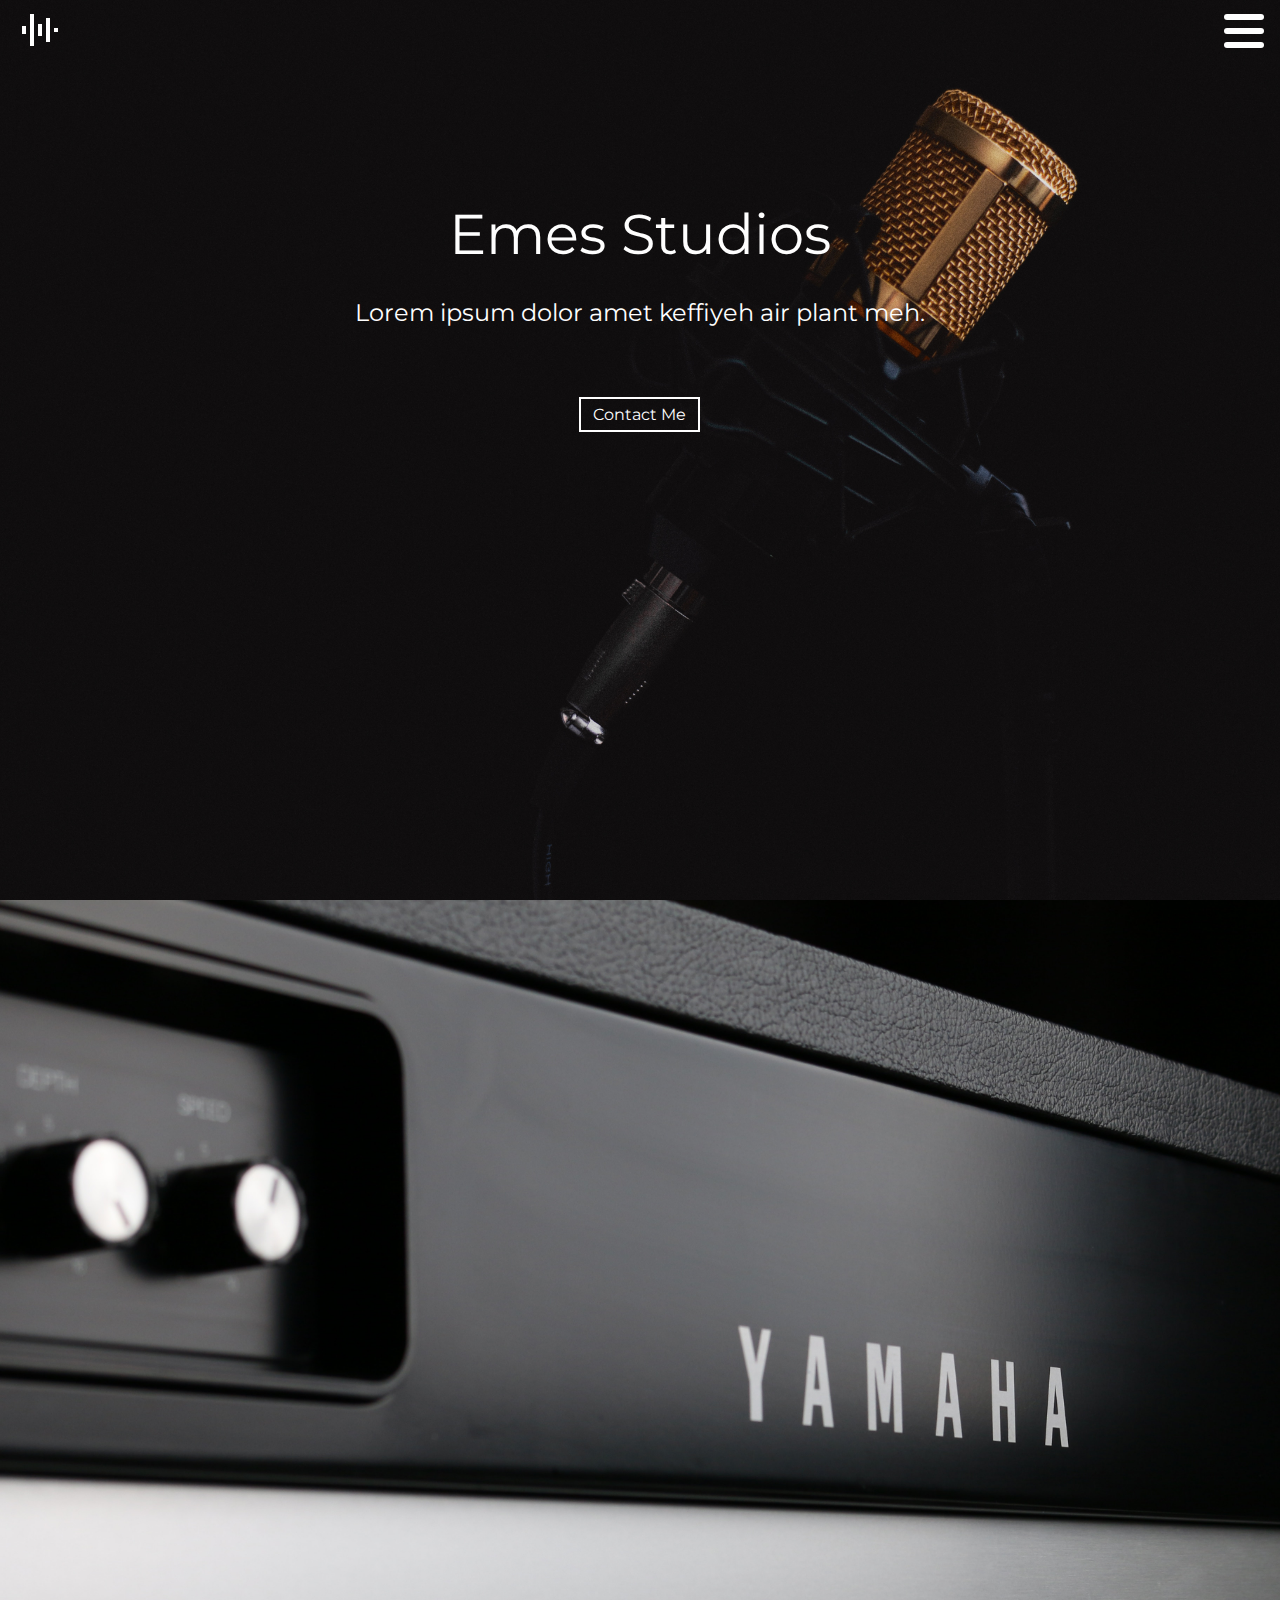
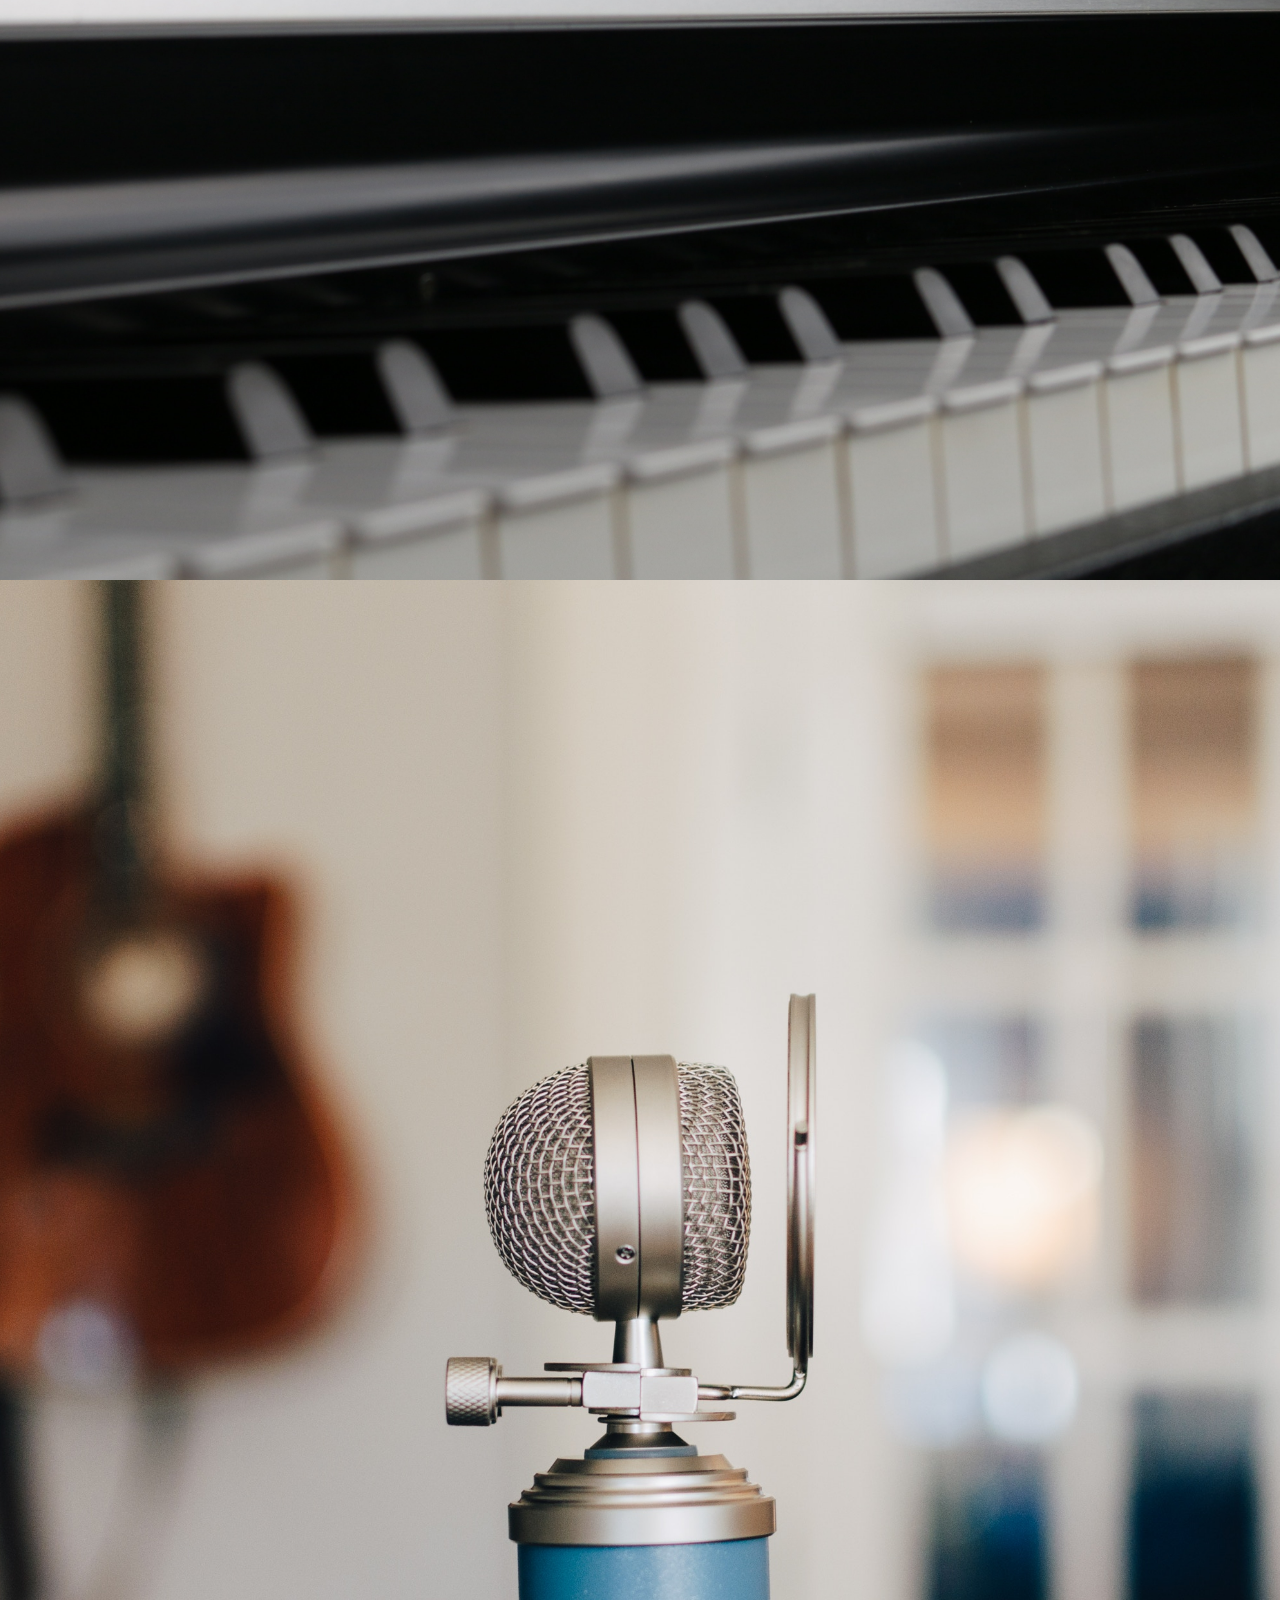
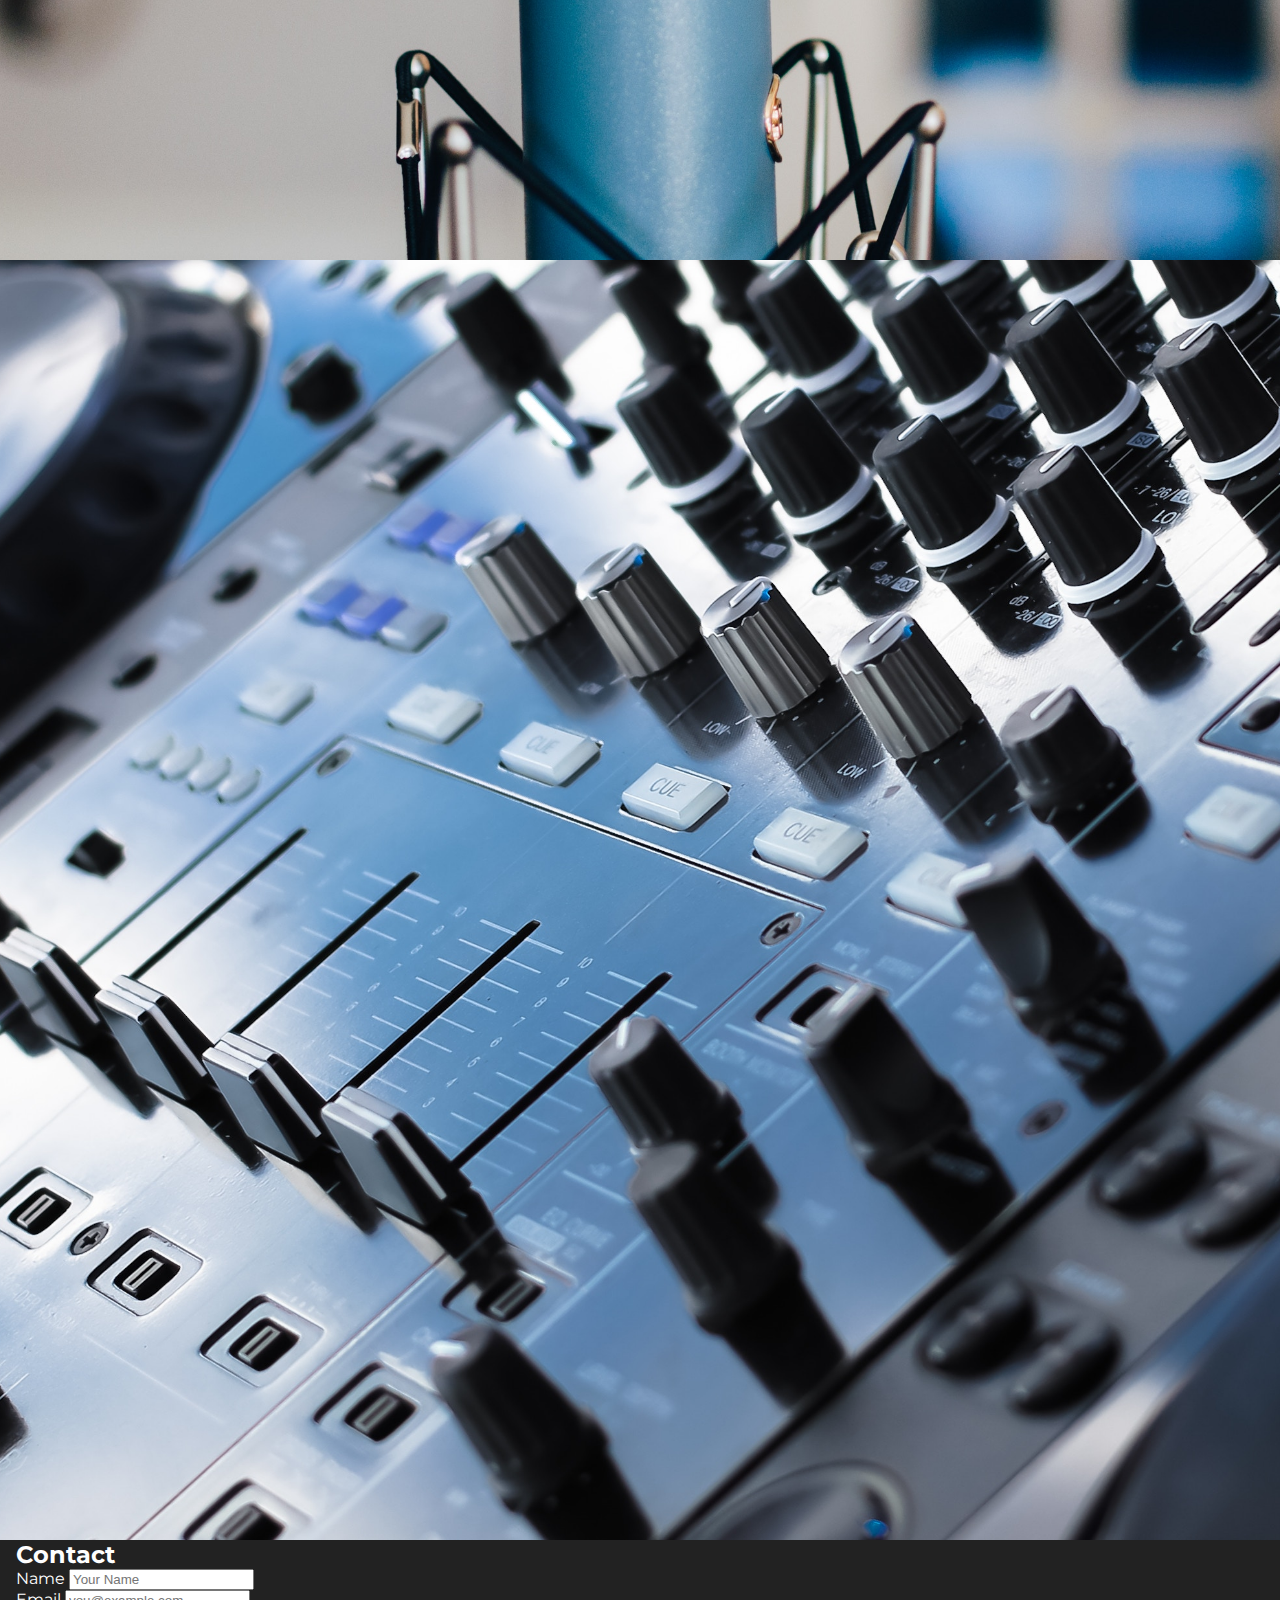
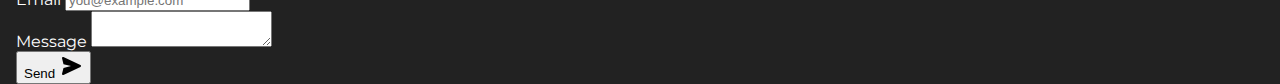
==== index.html @ ee173845 "init" ====
<!DOCTYPE html>
<html lang="en">
<head>
    <meta charset="UTF-8">
    <meta name="viewport" content="width=device-width, initial-scale=1.0">
    <meta http-equiv="X-UA-Compatible" content="ie=edge">
    <title>EMES Studios</title>
    <link href="https://fonts.googleapis.com/css?family=Montserrat" rel="stylesheet">

    <link rel="stylesheet" href="style.css">
</head>
<body>
    <header>
        <a href="/" class="logo"><img src="assets/temp_logo.svg"></a>
        <nav class="hiddenMenu">
            <a href="/">Home</a>
            <a href="bio.html">Bio</a>
            <a href="music.html">Music</a>
            <a href="/#contact">Contact</a>
        </nav>
        <a href="#!" class="hamburger">
            <span></span>
            <span></span>
            <span></span>
        </a>
    </header>
    <main class="splash">
        <h1>Emes Studios</h1>
        <p>Lorem ipsum dolor amet keffiyeh air plant meh.</p>
        <a href="#contact" class="btn">Contact Me</a>
    </main>
    <main class="about">
        <section>
            <div class="img">
            </div>
            <div class="img-overlay">
                <h3>Arrangements</h3>
                <p>Vexillologist tousled banjo, prism distillery brunch iceland kale chips mlkshk cliche keffiyeh. Kitsch PBR&B forage, single-origin coffee gentrify literally la croix umami mlkshk. Marfa intelligentsia paleo locavore cronut, vice tote bag listicle unicorn echo park. Crucifix flannel photo booth kale chips cloud bread authentic master cleanse seitan wolf tattooed artisan sustainable ugh.</p>
            </div>
        </section>
        <section>
            <div class="img">
            </div>
            <div class="img-overlay">
                <h3>Recording</h3>
                <p>Vexillologist tousled banjo, prism distillery brunch iceland kale chips mlkshk cliche keffiyeh. Kitsch PBR&B forage, single-origin coffee gentrify literally la croix umami mlkshk. Marfa intelligentsia paleo locavore cronut, vice tote bag listicle unicorn echo park. Crucifix flannel photo booth kale chips cloud bread authentic master cleanse seitan wolf tattooed artisan sustainable ugh.</p>
            </div>
        </section>
        <section>
            <div class="img">
            </div>
            <div class="img-overlay">
                <h3>Post-Production</h3>
                <p>Vexillologist tousled banjo, prism distillery brunch iceland kale chips mlkshk cliche keffiyeh. Kitsch PBR&B forage, single-origin coffee gentrify literally la croix umami mlkshk. Marfa intelligentsia paleo locavore cronut, vice tote bag listicle unicorn echo park. Crucifix flannel photo booth kale chips cloud bread authentic master cleanse seitan wolf tattooed artisan sustainable ugh.</p>
            </div>
        </section>
    </main>
    <main class="contact" id="contact">
        <h2>Contact</h2>
        <form method="POST" data-netlify="true" name="contact_home">
            <p>
                <label for="name">Name</label>
                <input type="text" name="name" placeholder="Your Name" required="true" />
            </p>

            <p>
                <label for="email">Email</label>
                <input type="email" name="email" placeholder="you@example.com" required="true" />
            </p>
            <p>
                <label for="message">Message</label>
                <textarea name="message" required="true" placeholder="Message goes here">

                </textarea>
            </p>
            
            <div data-netlify-recaptcha="true"></div>

            <button type="submit">Send <img src="/assets/send.svg" alt=""></button>
        </form>
    </main>
<script>
// Navigation Menu:
document.querySelector('.hamburger').addEventListener('click', () => {
    document.querySelector('nav').classList.toggle('hiddenMenu');
    document.querySelector('.hamburger').classList.toggle('exit');
});

// Image Overlays:
// Open Overlays
document.querySelectorAll('.img').forEach(img => {
    img.addEventListener('click', ev => {
        document.querySelectorAll('.img-overlay').forEach(el => el.classList.remove('visibleOverlay'))
        ev.target.nextElementSibling.classList.add('visibleOverlay');
    })
})

// Close Overlays
document.querySelectorAll('.img-overlay').forEach(el => {
    el.addEventListener('click', ev => {
        el.classList.remove('visibleOverlay');
    })
})
</script>
</body>
</html>
---- style.css ----
:root{
  --black: #222;
  --black-overlay: #222222dc;
  --white: #fefefe;
}

/* Global */
p, h1, h2, h3, h4, h5, h6 {
  padding: 0;
  margin: 0;
  box-sizing: border-box
}

main {
  padding: 0 16px;
}

body {
  margin: 0;
  box-sizing: border-box;

  color: var(--white);
  background-color: var(--black);
  font-family: Montserrat, sans-serif;
}


/* Nav */
header {
  position: fixed;
  top: 0;
  z-index: 2;
  width: 100%;
  padding: 6px 16px;
  box-sizing: border-box;
}

header a.logo {
  float: left;
}

header a.logo img {
  height: 48px;
}

header nav {
  position: absolute;
  top: 0;
  left: 0;
  width: 100%;
  padding: 50px 0;

  transition: transform .3s ease-out;
  background-color: var(--white);
}

header nav.hiddenMenu {
  transform: translate(0, -100%);
}

header nav a{
  display: block;
  text-align: center;
  text-decoration: none;

  color: var(--black);
  font-size: 24px;
}

header nav a:not(:last-of-type)::after {
  content: ""; 
  display: block;
  background-color: var(--black);
  width: 75px;
  height: 2px;
  margin: 25px auto;
}

header a.hamburger {
float: right;

position: relative;
z-index: 3;
transition: transform .5s ease-out;
}

header a.hamburger span{
  display: block;
  background-color: var(--white);
  border-radius: 50px;
  height: 6px;
  width: 40px;
  margin: 8px 0;
  transition: transform .5s ease-out, opacity .5s ease-out;
}

header a.hamburger.exit {transform: rotate(-45deg)}
header a.hamburger.exit span:nth-of-type(2){opacity: 0}
header a.hamburger.exit span{background-color: var(--black);}
header a.hamburger.exit span:last-of-type{transform: rotate(90deg) translate(-69%, 0)}

/* Splash Section */
main.splash {
  background-image: url('assets/img/hrayr-movsisyan-244767-unsplash.jpg');
  background-position: center;
  background-size: cover;
  box-sizing: border-box;

  text-align: center;
  height: 100vh;
  transform: scaleX(-1);
}

main.splash * {
  transform: scaleX(-1);
}

main.splash h1 {
  padding-top: 200px;
  font-weight: normal;
  font-size: 56px;
}

main.splash p {
  padding-top: 30px;
  font-size: 24px;
}

main.splash a.btn {
  display: inline-block;
  text-decoration: none;
  color: var(--white);
  padding: 6px 12px;
  margin-top: 70px;
  border: 2px solid var(--white);

  transition: background .2s ease-out;
}

main.splash a.btn:hover {
  background: var(--white);
  color: var(--black);
}

/* About Section */
main.about {
  padding: 0; /* Override global `main` styling */
}

main.about section {
  position: relative;
  overflow-x: hidden;
  width: 100vw;
}

main.about section:first-of-type div.img {background-image: url('assets/img/jaclyn-clark-115848-unsplash.jpg')}
main.about section:nth-of-type(2) div.img {background-image: url('assets/img/kelly-sikkema-216022-unsplash.jpg')}
main.about section:last-of-type div.img {background-image: url('assets/img/imran-creator-1129271-unsplash.jpg')}

main.about section div.img {
  height: 100vw;
  width: 100vw;
  background-size: cover;
  background-position: center;
}

main.about section div.img-overlay {
  position: absolute;
  top: 0;
  bottom: 0;
  left: 0;
  right: 0;
  z-index: 1;

  padding: 0 16px;
  background-color: var(--black-overlay);

  transform: translate(100%, 0);
  transition: transform .5s ease-out;
}

main.about section div.img-overlay h3 {
  font-weight: normal;
  font-size: 24px;
  text-align: center;
  margin: 65px 0;
}

main.about section div.img-overlay.visibleOverlay {
  transform: translate(0, 0);
}
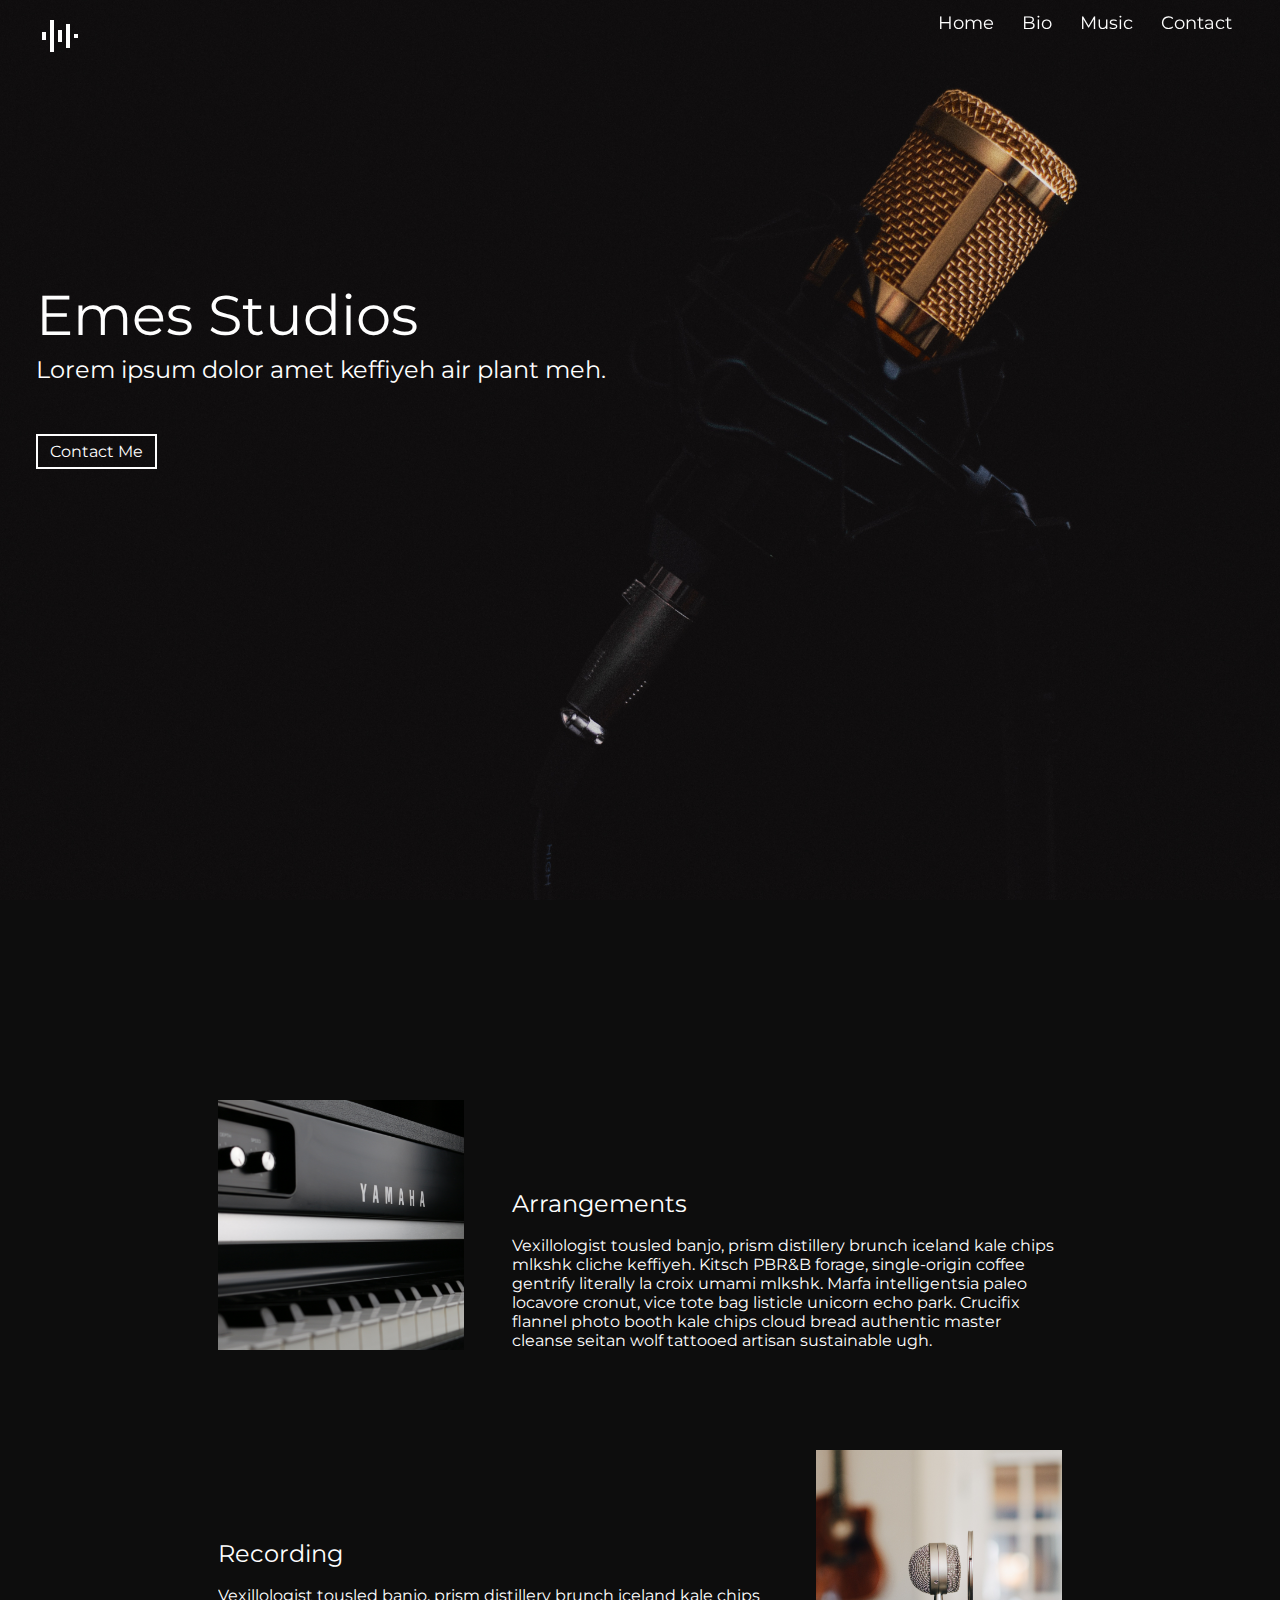
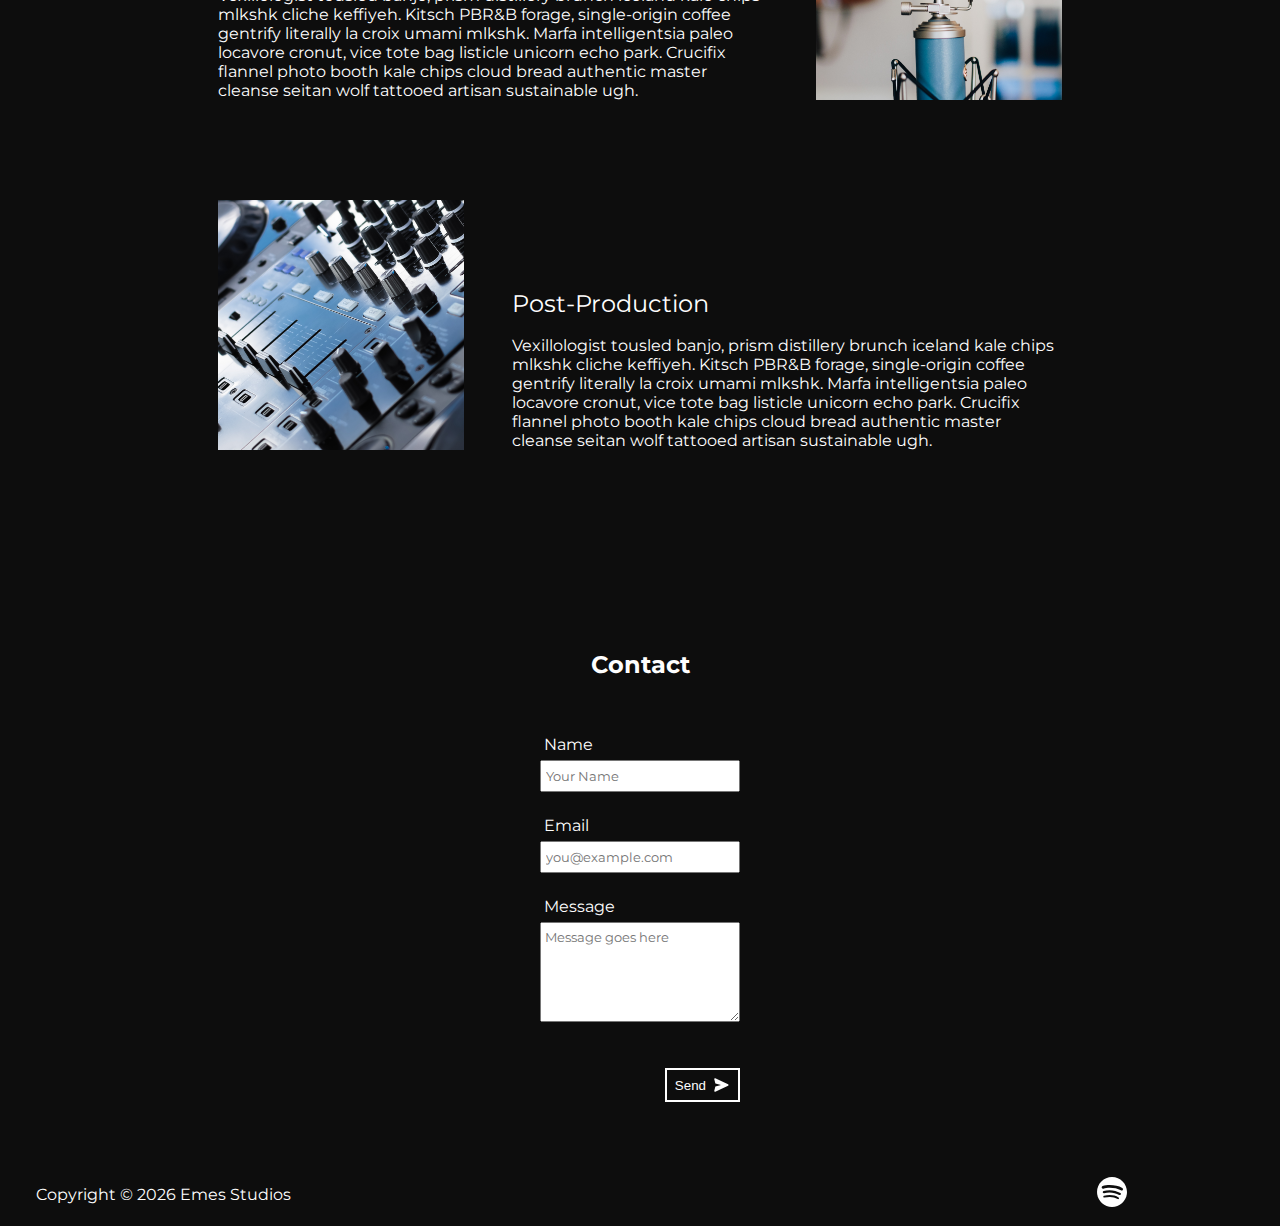
==== commit da93c49e: "75%" ====
--- a/index.html
+++ b/index.html
@@ -5,18 +5,17 @@
     <meta name="viewport" content="width=device-width, initial-scale=1.0">
     <meta http-equiv="X-UA-Compatible" content="ie=edge">
     <title>EMES Studios</title>
-    <link href="https://fonts.googleapis.com/css?family=Montserrat" rel="stylesheet">
-
+    
     <link rel="stylesheet" href="style.css">
 </head>
-<body>
+<body class="home">
     <header>
         <a href="/" class="logo"><img src="assets/temp_logo.svg"></a>
         <nav class="hiddenMenu">
             <a href="/">Home</a>
             <a href="bio.html">Bio</a>
             <a href="music.html">Music</a>
-            <a href="/#contact">Contact</a>
+            <a href="contact.html">Contact</a>
         </nav>
         <a href="#!" class="hamburger">
             <span></span>
@@ -57,7 +56,7 @@
     </main>
     <main class="contact" id="contact">
         <h2>Contact</h2>
-        <form method="POST" data-netlify="true" name="contact_home">
+        <form method="POST" netlify name="contact_home">
             <p>
                 <label for="name">Name</label>
                 <input type="text" name="name" placeholder="Your Name" required="true" />
@@ -69,16 +68,22 @@
             </p>
             <p>
                 <label for="message">Message</label>
-                <textarea name="message" required="true" placeholder="Message goes here">
+                <textarea name="message" required="true" placeholder="Message goes here"></textarea>
+            </p>
 
-                </textarea>
-            </p>
-            
             <div data-netlify-recaptcha="true"></div>
 
             <button type="submit">Send <img src="/assets/send.svg" alt=""></button>
         </form>
     </main>
+    <footer>
+        <div class="social">
+            <a href="#!"><img src="assets/spotify.svg" alt=""></a>
+            <a href="#!"><img src="assets/soundcloud.svg" alt=""></a>
+            <a href="#!"><img src="assets/mail.svg" alt=""></a>
+        </div>
+        <p>Copyright © <span id="year">2019</span> Emes Studios</p>
+    </footer>
 <script>
 // Navigation Menu:
 document.querySelector('.hamburger').addEventListener('click', () => {
@@ -101,6 +106,9 @@
         el.classList.remove('visibleOverlay');
     })
 })
+
+// Copyright year
+document.getElementById('year').innerHTML = new Date().getFullYear();
 </script>
 </body>
 </html>--- a/style.css
+++ b/style.css
@@ -1,7 +1,10 @@
+@import url('https://fonts.googleapis.com/css?family=Montserrat');
+
 :root{
-  --black: #222;
-  --black-overlay: #222222dc;
+  --black: #0d0d0d;
+  --black-overlay: #0d0d0ddc;
   --white: #fefefe;
+  --white-20: #fefefe28;
 }
 
 /* Global */
@@ -15,6 +18,8 @@
   padding: 0 16px;
 }
 
+html{scroll-behavior: smooth}
+
 body {
   margin: 0;
   box-sizing: border-box;
@@ -23,7 +28,6 @@
   background-color: var(--black);
   font-family: Montserrat, sans-serif;
 }
-
 
 /* Nav */
 header {
@@ -101,18 +105,30 @@
 
 /* Splash Section */
 main.splash {
+  position: relative;
+  box-sizing: border-box;  
+  text-align: center;
+  height: 100vh;
+}
+
+main.splash::after, body:not(.home)::after {
+  content: "";
+
   background-image: url('assets/img/hrayr-movsisyan-244767-unsplash.jpg');
   background-position: center;
   background-size: cover;
+
   box-sizing: border-box;
-
-  text-align: center;
   height: 100vh;
+  width: 100%;
   transform: scaleX(-1);
-}
-
-main.splash * {
-  transform: scaleX(-1);
+
+  position: absolute;
+  top: 0;
+  bottom: 0;
+  left: 0;
+  right: 0;
+  z-index: -1;
 }
 
 main.splash h1 {
@@ -138,8 +154,7 @@
 }
 
 main.splash a.btn:hover {
-  background: var(--white);
-  color: var(--black);
+  background: var(--white-20);
 }
 
 /* About Section */
@@ -188,4 +203,315 @@
 
 main.about section div.img-overlay.visibleOverlay {
   transform: translate(0, 0);
+}
+
+/* Contact Section */
+main.contact h2{
+  text-align: center;
+  margin: 65px 0 50px 0;
+}
+
+main.contact form {
+  width: 200px;
+  margin: 0 auto;
+}
+
+main.contact form p {
+  margin: 18px 0;
+}
+
+main.contact label {
+  display: block;
+}
+
+main.contact p > * {
+  width: 100%;
+  box-sizing: border-box;
+  padding: 6px 4px;
+  font-family: Montserrat, sans-serif;
+}
+
+main.contact textarea {
+  height: 100px;
+}
+
+main.contact form button {
+  float: right;
+  border: 2px solid var(--white);
+  background-color: transparent;
+  color: var(--white);
+  padding: 6px 8px;
+  margin-top: 24px;
+  transition: background .2s ease-out;
+
+  display: flex;
+  justify-content: center;
+  align-items: center;
+
+  cursor: pointer;
+}
+
+main.contact form button:hover {
+  background: var(--white-20);
+}
+
+main.contact form button img {
+  width: 18px;
+  margin-left: 6px;
+}
+
+/* Footer */
+footer {
+  padding: 48px 16px 12px 16px;
+  clear: both;
+  text-align: center;
+}
+
+footer .social {
+  display: flex;
+  justify-content: space-between;
+  align-items: center;
+
+  width: 150px;
+  margin: 0 auto;
+}
+
+footer .social img{
+  width: 36px;
+}
+
+footer p {
+  margin-top: 24px;
+}
+
+/* Bio Page */
+body.bio-page div.bio-img {
+  background-image: url('assets/img/tom-pottiger-637086-unsplash.jpg');
+  background-position: center;
+  background-size: cover;
+
+  margin-left: -16px; /* Make image fill screen-width */
+
+  width: 100vw;
+  height: 250px;
+}
+
+body.bio-page h1 {
+  font-weight: normal;
+  text-align: center;
+  margin-top: 24px;
+}
+
+body.bio-page article {
+  margin-top: 36px;
+}
+
+body.bio-page article p {
+  margin: 16px 0;
+}
+
+/* Contact Page */
+body.contact-page h1{
+  margin-top: 100px;
+  text-align: center;
+  font-weight: normal;
+}
+
+body.contact-page p.lead {
+  text-align: center;
+  margin-top: 8px;
+  font-style: italic;
+}
+
+body.contact-page footer p {
+  margin-top: 6px;
+}
+
+/* Mobile-landscape View */
+@media only screen and (orientation: landscape) {
+  /* Splash */
+  main.splash {
+    text-align: left;
+  }
+
+  main.splash h1 {
+    padding-top: 100px;
+  }
+
+  main.splash a.btn {
+    float: left;
+  }
+
+  /* About Section */
+  main.about section div.img{
+    height: 100vh;
+  }
+
+  /* Bio Page */
+  body.bio-page div.bio-img {
+    height: 50vh;
+  }
+}
+
+/* Desktop View*/
+@media only screen and (min-width: 768px) {
+  /* Global */
+  main {
+    padding: 0 36px;
+  }
+
+  /* Header */
+  header {
+    padding: 12px 36px;
+  }
+
+  header nav {
+    position: unset;
+    float: right;
+    width: initial;
+    background-color: transparent;
+    padding: 0;
+    transition: none;
+  }
+
+  header nav a {
+    display: inline-block;
+    color: var(--white);
+    font-size: 18px;
+    padding: 0 12px;
+  }
+
+  header nav a:hover {
+    font-weight: bold;
+  }
+
+  header nav a:not(:last-of-type)::after {
+    display: none;
+  }
+
+  header nav.hiddenMenu {transform: unset}
+
+  header a.hamburger {
+    display: none;
+  }
+
+  /* Splash Section */
+  main.splash {
+    display: flex;
+    justify-content: center;
+    align-items: flex-start;
+    flex-direction: column;
+  }
+
+  main.splash h1 {
+    padding-top: 0;
+  }
+
+  main.splash p {
+    padding-top: 6px;
+  }
+
+  main.splash a.btn {
+    margin: 50px 0 150px 0;
+  }
+
+  /* About Section */
+  main.about {
+    margin: 200px 0;
+  }
+
+  main.about section {
+    position: static;
+    width: 66%;
+    margin: 100px auto;
+
+    display: flex;
+    align-items: flex-end;
+  }
+
+  main.about section:nth-of-type(2) {flex-direction: row-reverse}
+
+  main.about section div.img {
+    height: 250px;
+    width: 250px;
+    margin-right: 48px;
+  }
+
+  main.about section:nth-of-type(2) div.img {margin: 0 0 0 48px}
+
+  main.about section div.img-overlay {
+    width: calc(100% - 250px - 36px);
+    
+    /* Overrides */
+    position: static;
+  
+    padding: 0;
+    background-color: transparent;
+  
+    transform: none;
+    transition: none;
+  }
+
+  main.about section div.img-overlay h3 {
+    text-align: left;
+    margin: 0 0 18px 0;
+  }
+
+  /* Footer */
+  footer {
+    padding: 72px 36px 12px 36px; /* Gutters, and top & bottom padding*/
+
+    display: flex;
+    flex-direction: row-reverse;
+    justify-content: space-between;
+    align-items: center;
+  }
+
+  footer div.social {
+    margin: 0;
+  }
+
+  footer p {margin-top: 0}
+
+  /* Contact Page */
+  body.contact-page, body.bio-page {
+    display: flex;
+    justify-content: center;
+    align-items: center;
+    height: 100vh;
+  }
+
+  body.contact-page footer, body.bio-page footer {
+    box-sizing: border-box;
+    position: absolute;
+    bottom: 12px;
+    width: 100%;
+  }
+
+  /* Bio Page */
+  body.bio-page main.bio{
+    width: 66%;
+    margin: 0 auto;
+  }
+
+  body.bio-page div.bio-img {
+    margin: 0 124px 0 0;
+    width: 45%;
+    height: 70vh;
+    float: left;
+  }
+
+  body.bio-page h1 {
+    padding: 0 0 0 24px;
+    text-align: left;
+  }
+
+  body.bio-page footer {
+    bottom: 0;
+  }
+
+  /* Contact Page */
+  body.contact-page h1 {
+    margin-top: 0;
+  }
 }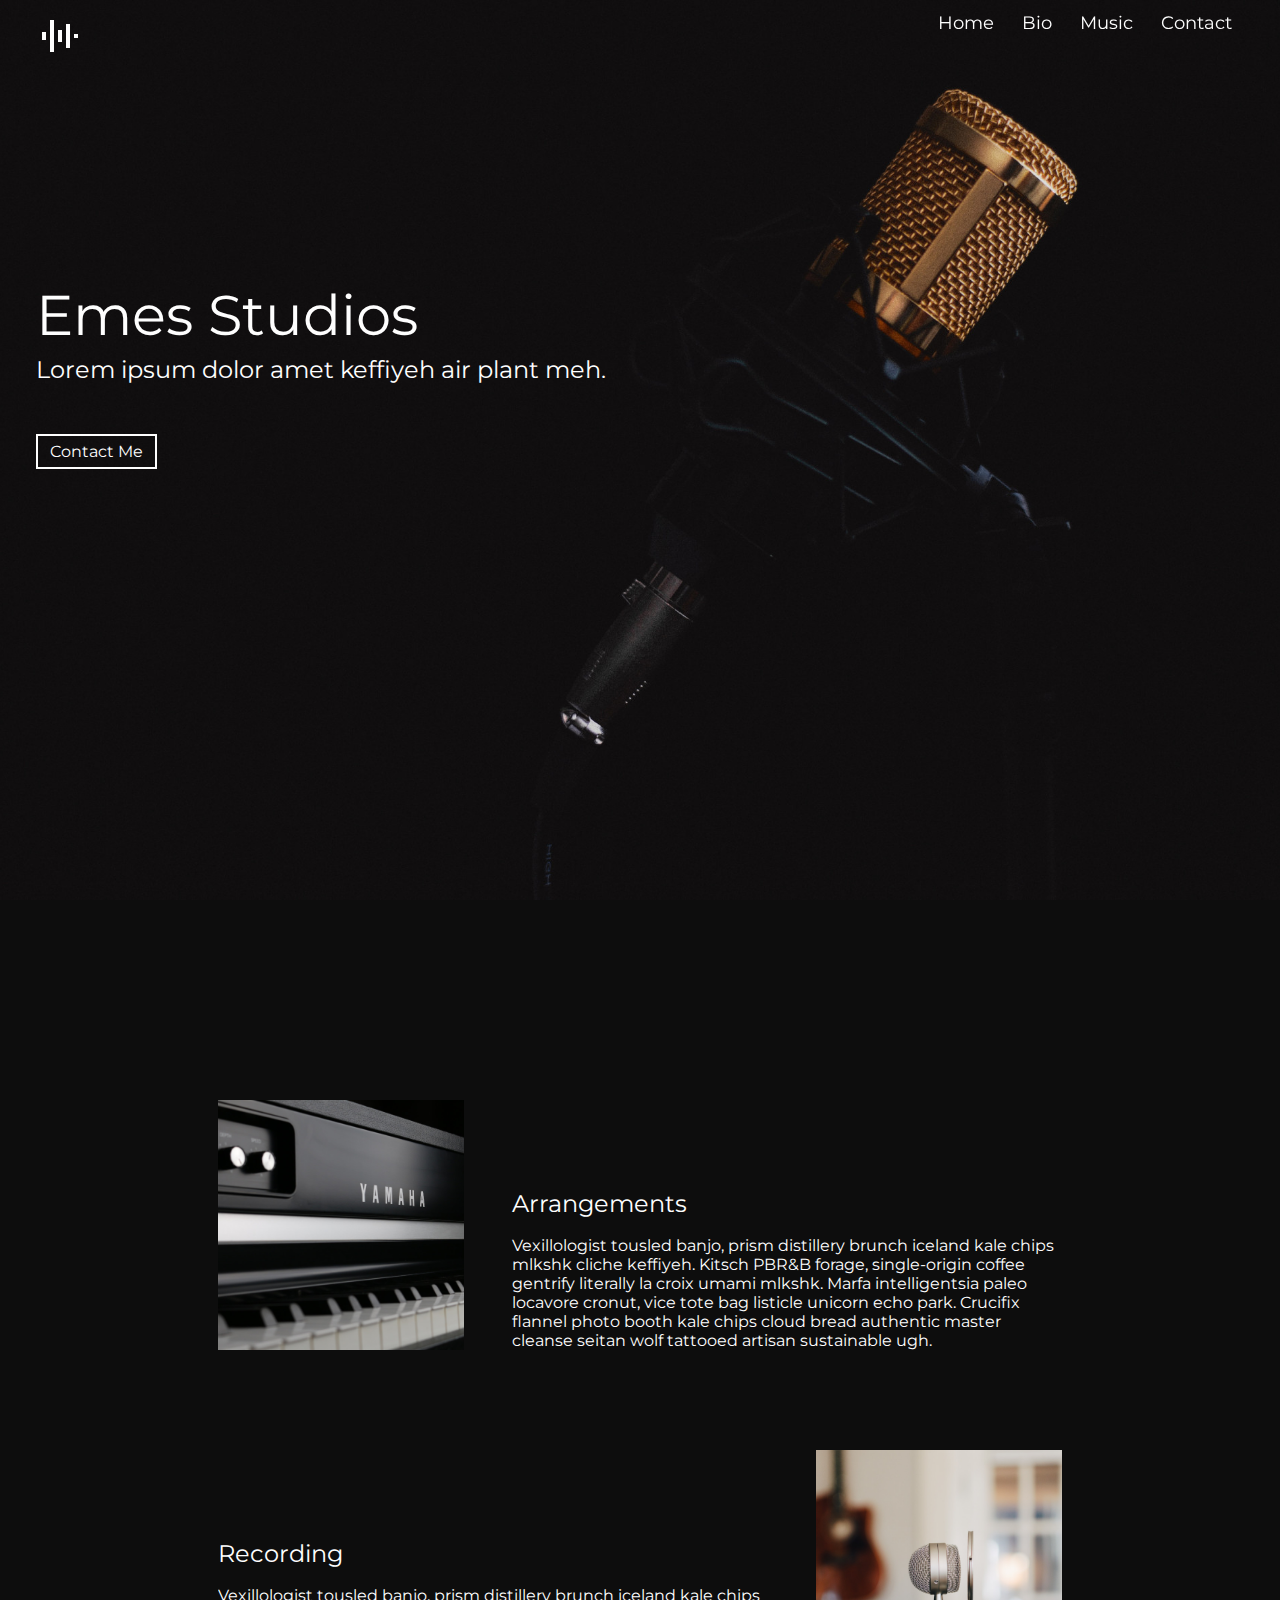
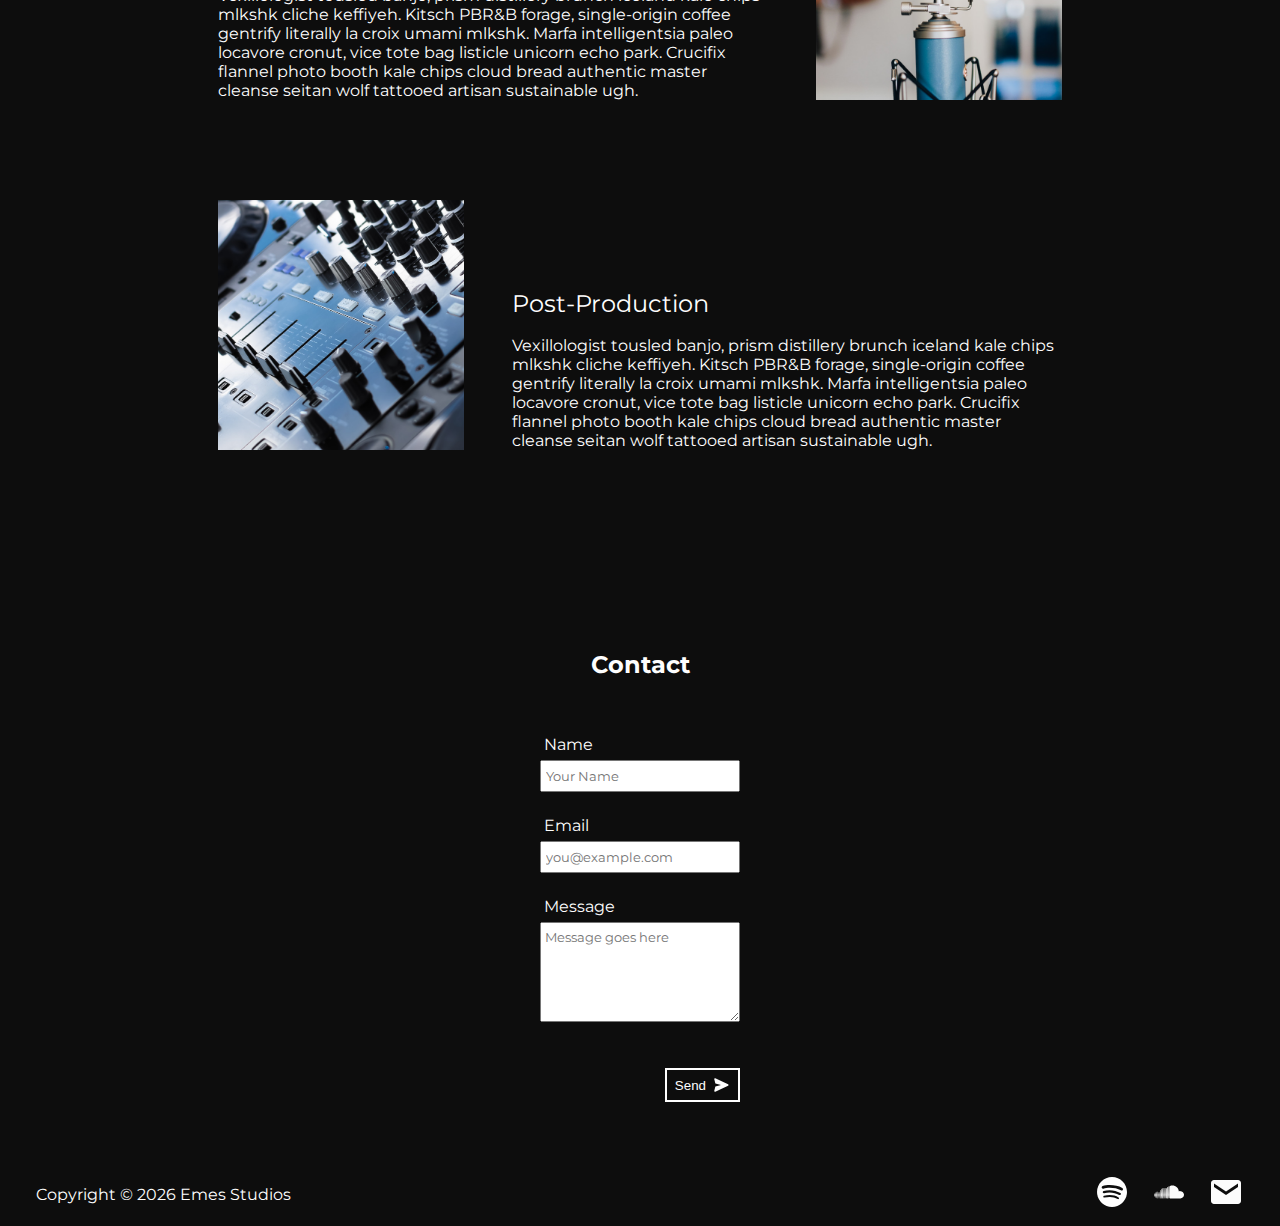
==== commit 6173e919: "complete css" ====
--- a/index.html
+++ b/index.html
@@ -11,7 +11,7 @@
 <body class="home">
     <header>
         <a href="/" class="logo"><img src="assets/temp_logo.svg"></a>
-        <nav class="hiddenMenu">
+        <nav class="hidden-menu">
             <a href="/">Home</a>
             <a href="bio.html">Bio</a>
             <a href="music.html">Music</a>
@@ -71,23 +71,23 @@
                 <textarea name="message" required="true" placeholder="Message goes here"></textarea>
             </p>
 
-            <div data-netlify-recaptcha="true"></div>
+            <div data-netlify-recaptcha="true" class="recaptcha"></div>
 
-            <button type="submit">Send <img src="/assets/send.svg" alt=""></button>
+            <button type="submit">Send <img src="/assets/icon/send.svg" alt=""></button>
         </form>
     </main>
     <footer>
         <div class="social">
-            <a href="#!"><img src="assets/spotify.svg" alt=""></a>
-            <a href="#!"><img src="assets/soundcloud.svg" alt=""></a>
-            <a href="#!"><img src="assets/mail.svg" alt=""></a>
+            <a href="#!"><img src="assets/icon/spotify.svg" alt=""></a>
+            <a href="https://soundcloud.com/ms-music-5" target="_blank"><img src="assets/icon/soundcloud.svg" alt="🎵"></a>
+            <a href="mailto:emesstuff25@gmail.com"><img src="assets/icon/mail.svg" alt="📧"></a>
         </div>
         <p>Copyright © <span id="year">2019</span> Emes Studios</p>
     </footer>
 <script>
 // Navigation Menu:
 document.querySelector('.hamburger').addEventListener('click', () => {
-    document.querySelector('nav').classList.toggle('hiddenMenu');
+    document.querySelector('nav').classList.toggle('hidden-menu');
     document.querySelector('.hamburger').classList.toggle('exit');
 });
 
--- a/style.css
+++ b/style.css
@@ -34,7 +34,7 @@
   position: fixed;
   top: 0;
   z-index: 2;
-  width: 100%;
+  width: 100vw;
   padding: 6px 16px;
   box-sizing: border-box;
 }
@@ -58,7 +58,7 @@
   background-color: var(--white);
 }
 
-header nav.hiddenMenu {
+header nav.hidden-menu {
   transform: translate(0, -100%);
 }
 
@@ -235,6 +235,12 @@
   height: 100px;
 }
 
+main.contact div.recaptcha {
+  transform: scale(0.8);
+  display: flex;
+  justify-content: center;
+}
+
 main.contact form button {
   float: right;
   border: 2px solid var(--white);
@@ -310,6 +316,46 @@
   margin: 16px 0;
 }
 
+/* Music */
+body.music-page h1{
+  margin-top: 100px;
+  text-align: center;
+}
+
+body.music-page div.row--container {
+  width: 100vw;
+  overflow-x: scroll;
+
+  position: absolute;
+  top: 50%;
+  left: 0;
+  transform: translate(0, -50%);
+}
+
+body.music-page div.row--container::-webkit-scrollbar {display: none}
+
+body.music-page section.row {
+  margin: 50px calc(50vw - 100px) 0 calc(50vw - 100px);
+  display: inline-flex;
+}
+
+body.music-page section.row .player {margin: 0 24px}
+body.music-page section.row .player:first-of-type{margin-left:0}
+body.music-page section.row .player:last-of-type{margin-right:0}
+
+body.music-page footer {
+  width: 100%;
+  box-sizing: border-box;
+  position: fixed;
+  bottom:0;
+  left: 50%;
+  transform: translate(-50%, 0);
+}
+
+body.music-page footer p {
+  margin-top: 6px;
+}
+
 /* Contact Page */
 body.contact-page h1{
   margin-top: 100px;
@@ -350,6 +396,18 @@
   /* Bio Page */
   body.bio-page div.bio-img {
     height: 50vh;
+  }
+
+  /* Music Page */
+  body.music-page h1{
+    margin-top: 50px;
+  }
+  body.music-page main.music-page__main {
+    height: 85vh;
+  }
+
+  body.music-page footer {
+    position: relative;
   }
 }
 
@@ -389,7 +447,7 @@
     display: none;
   }
 
-  header nav.hiddenMenu {transform: unset}
+  header nav.hidden-menu {transform: unset}
 
   header a.hamburger {
     display: none;
@@ -510,6 +568,35 @@
     bottom: 0;
   }
 
+  /* Music Page */
+  body.music-page h1{
+    margin-top: 120px;
+  }
+
+  body.music-page main.music-page__main {
+    height: auto;
+  }
+
+  body.music-page div.row--container{
+    overflow: hidden;
+  }
+
+  body.music-page section.row {
+    margin: 50px auto 0 auto;
+    display: flex;
+    flex-flow: wrap;
+    width: 748px;
+  }
+  
+  body.music-page section.row .player {margin: 24px}
+
+  body.music-page section.row .player:first-of-type{margin-left:24px}
+  body.music-page section.row .player:last-of-type{margin-right:24px}
+
+  body.music-page footer {
+    position: absolute;
+  }
+
   /* Contact Page */
   body.contact-page h1 {
     margin-top: 0;
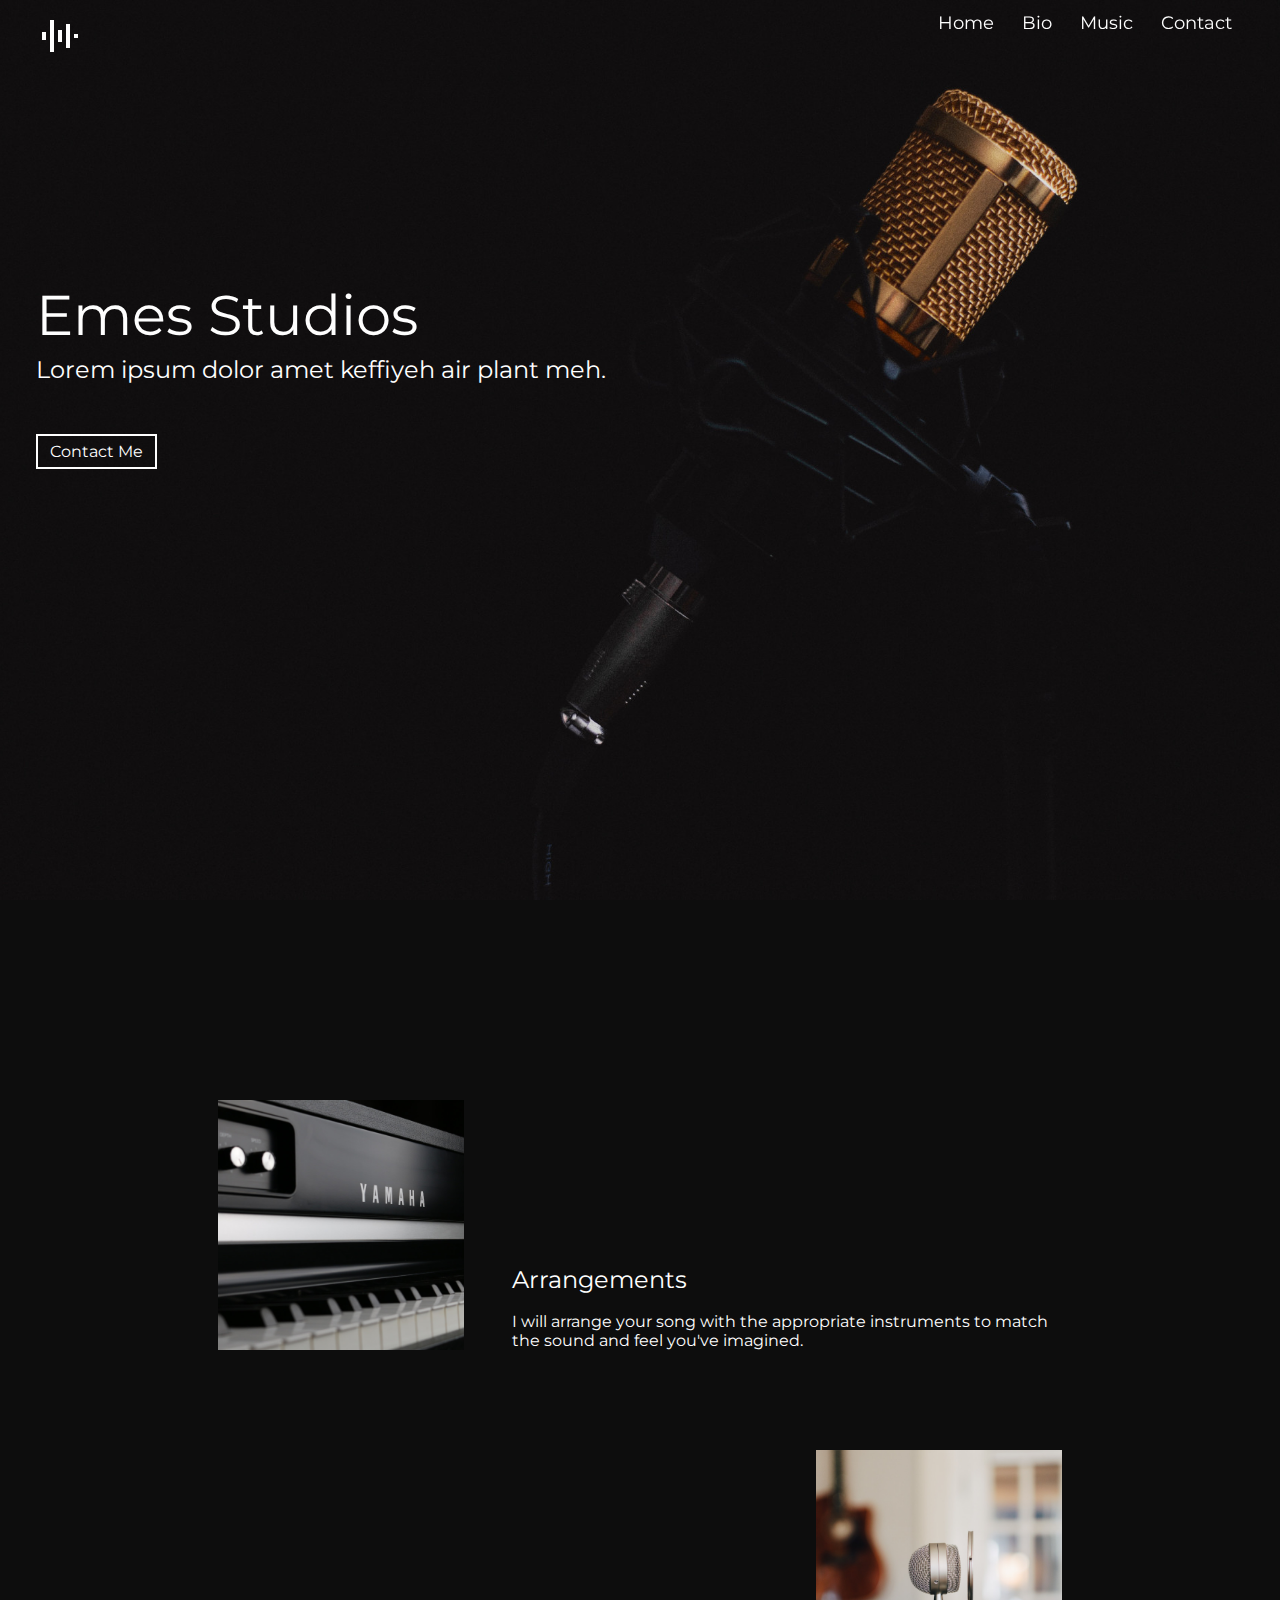
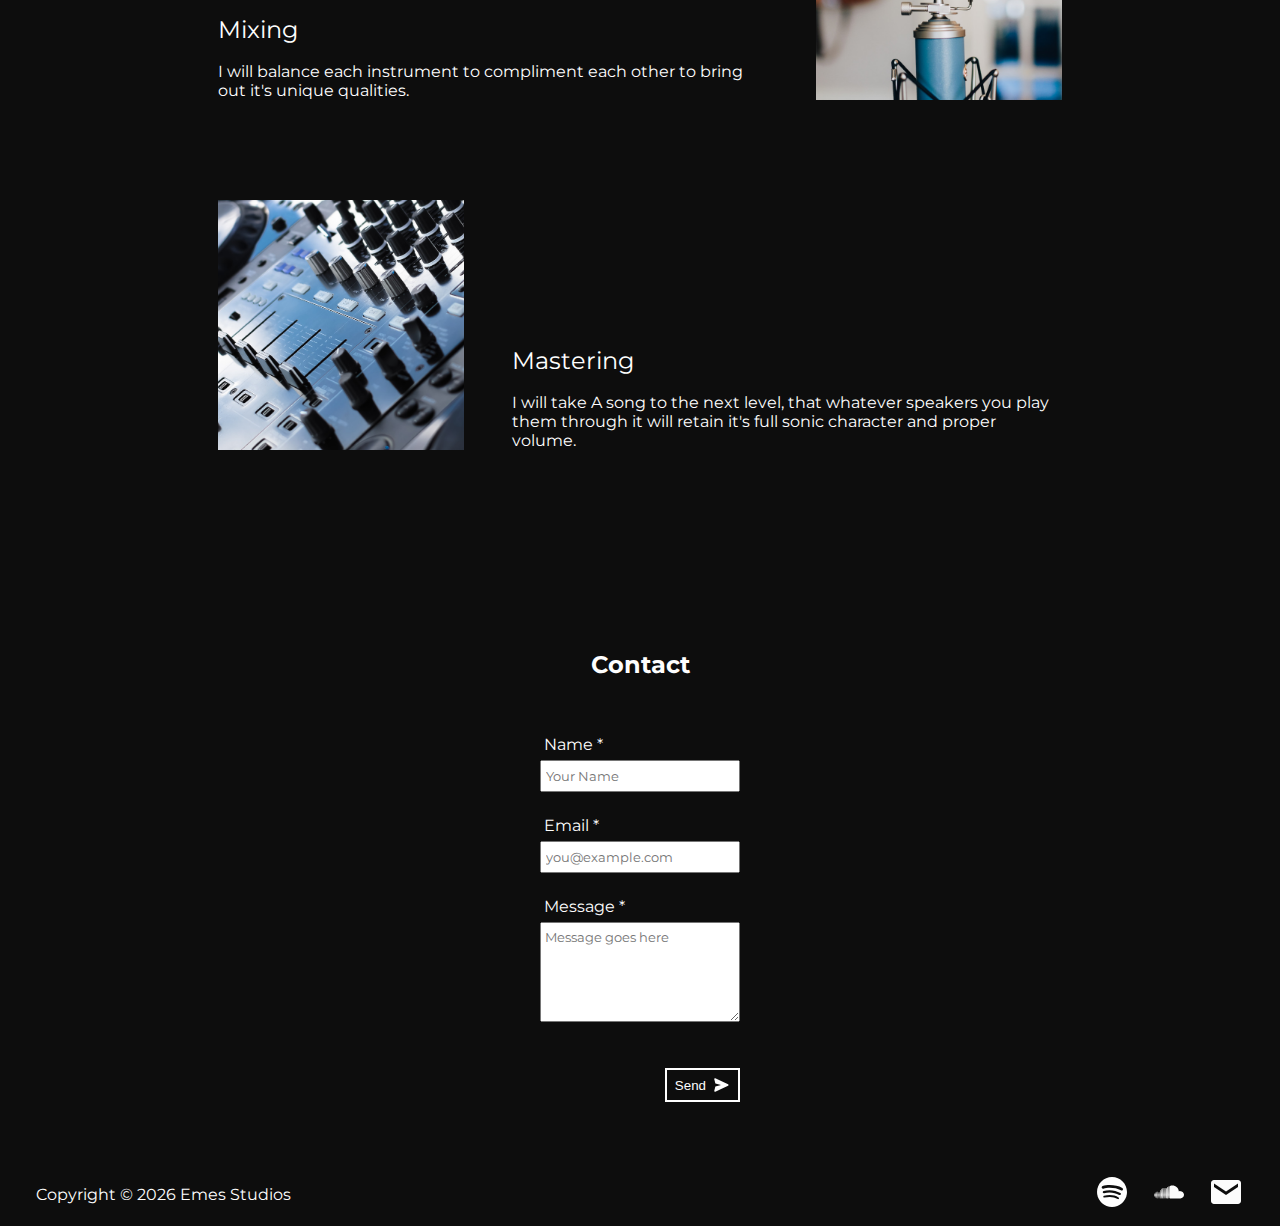
==== commit 3b070984: "update" ====
--- a/index.html
+++ b/index.html
@@ -34,23 +34,23 @@
             </div>
             <div class="img-overlay">
                 <h3>Arrangements</h3>
-                <p>Vexillologist tousled banjo, prism distillery brunch iceland kale chips mlkshk cliche keffiyeh. Kitsch PBR&B forage, single-origin coffee gentrify literally la croix umami mlkshk. Marfa intelligentsia paleo locavore cronut, vice tote bag listicle unicorn echo park. Crucifix flannel photo booth kale chips cloud bread authentic master cleanse seitan wolf tattooed artisan sustainable ugh.</p>
+                <p>I  will arrange your song with the appropriate instruments to match the sound and feel you've imagined.</p>
             </div>
         </section>
         <section>
             <div class="img">
             </div>
             <div class="img-overlay">
-                <h3>Recording</h3>
-                <p>Vexillologist tousled banjo, prism distillery brunch iceland kale chips mlkshk cliche keffiyeh. Kitsch PBR&B forage, single-origin coffee gentrify literally la croix umami mlkshk. Marfa intelligentsia paleo locavore cronut, vice tote bag listicle unicorn echo park. Crucifix flannel photo booth kale chips cloud bread authentic master cleanse seitan wolf tattooed artisan sustainable ugh.</p>
+                <h3>Mixing</h3>
+                <p>I will balance each instrument to compliment each other to bring out it's unique qualities.</p>
             </div>
         </section>
         <section>
             <div class="img">
             </div>
             <div class="img-overlay">
-                <h3>Post-Production</h3>
-                <p>Vexillologist tousled banjo, prism distillery brunch iceland kale chips mlkshk cliche keffiyeh. Kitsch PBR&B forage, single-origin coffee gentrify literally la croix umami mlkshk. Marfa intelligentsia paleo locavore cronut, vice tote bag listicle unicorn echo park. Crucifix flannel photo booth kale chips cloud bread authentic master cleanse seitan wolf tattooed artisan sustainable ugh.</p>
+                <h3>Mastering</h3>
+                <p>I will take A song to the next level, that whatever speakers you play them through it will retain it's full sonic character and proper volume.</p>
             </div>
         </section>
     </main>
@@ -58,16 +58,16 @@
         <h2>Contact</h2>
         <form method="POST" netlify name="contact_home">
             <p>
-                <label for="name">Name</label>
+                <label for="name">Name *</label>
                 <input type="text" name="name" placeholder="Your Name" required="true" />
             </p>
 
             <p>
-                <label for="email">Email</label>
+                <label for="email">Email *</label>
                 <input type="email" name="email" placeholder="you@example.com" required="true" />
             </p>
             <p>
-                <label for="message">Message</label>
+                <label for="message">Message *</label>
                 <textarea name="message" required="true" placeholder="Message goes here"></textarea>
             </p>
 
